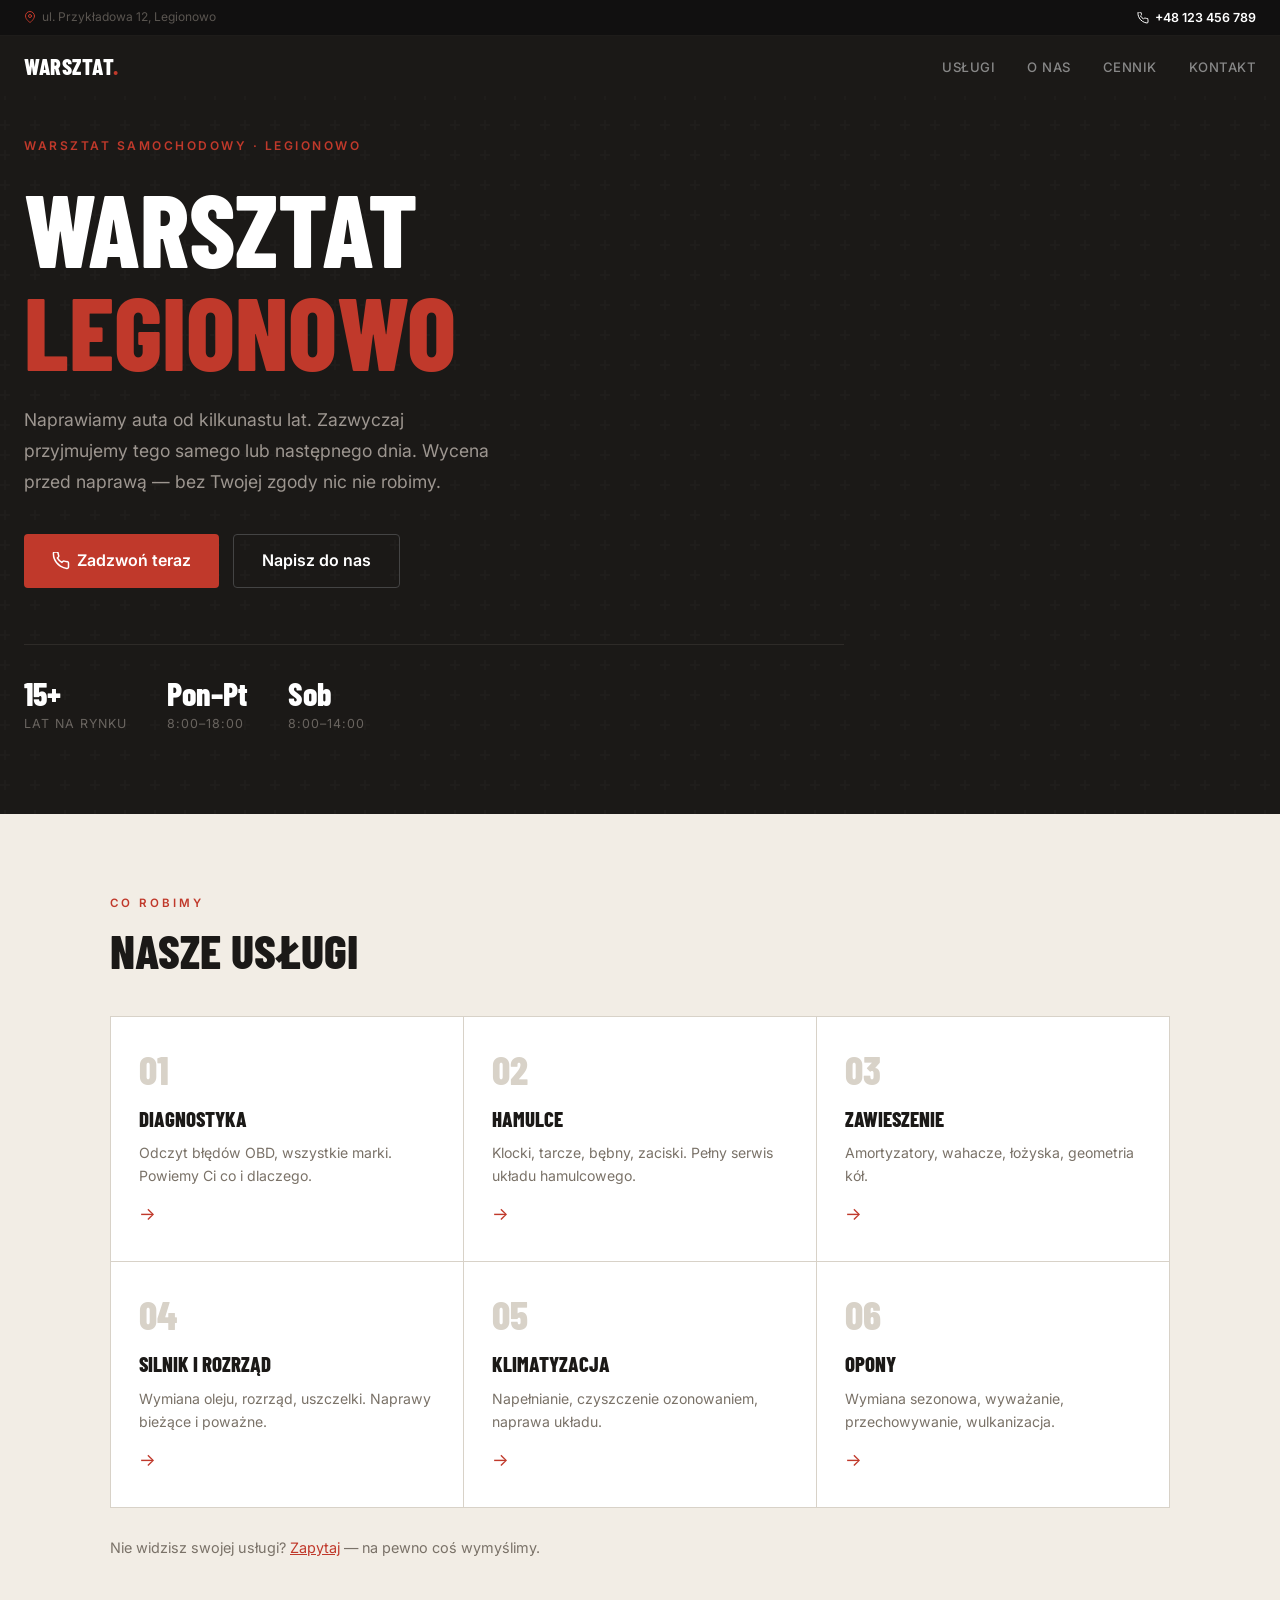
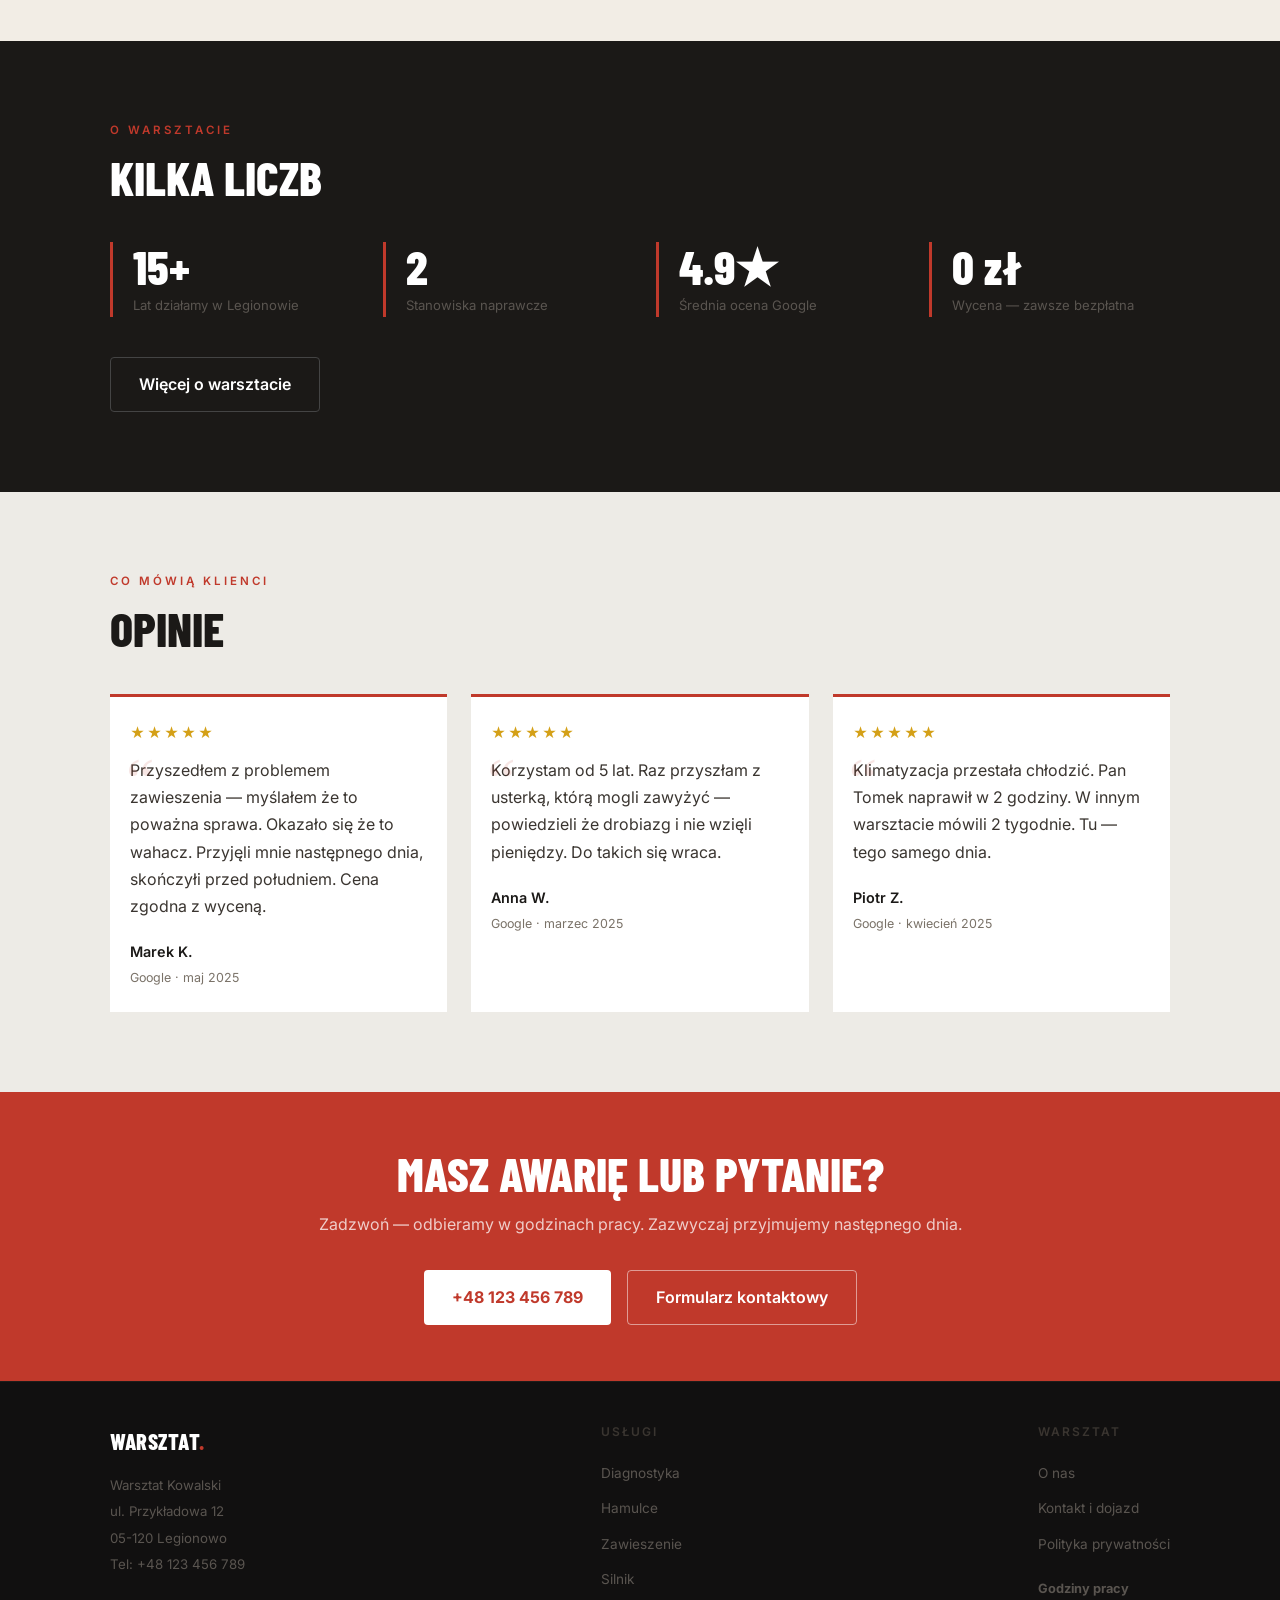
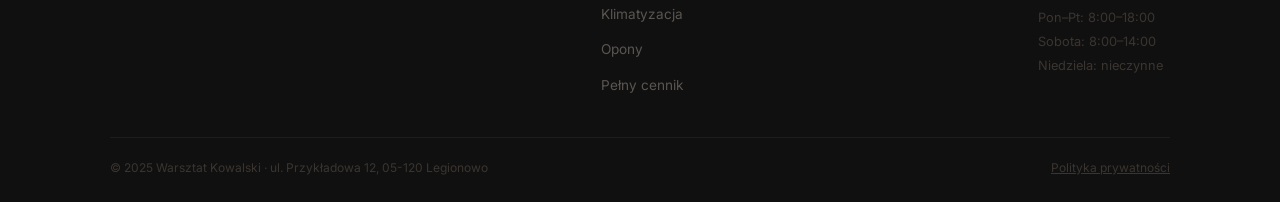
==== index.html @ 29b465b6 "Strona warsztatu samochodowego — wersja portfolio" ====
<!DOCTYPE html>
<html lang="pl">
<head>
  <meta charset="UTF-8">
  <meta name="viewport" content="width=device-width, initial-scale=1.0">
  <title>Mechanik Legionowo | Warsztat Samochodowy Legionowo</title>
  <meta name="description" content="Warsztat samochodowy w Legionowie. Naprawy, diagnostyka, przeglądy, wymiana opon. Zadzwoń: +48 123 456 789. Czynne pon–pt 8–18, sob 8–14.">
  <link rel="canonical" href="https://DOMENA.pl/">
  <script type="application/ld+json">
  {
    "@context": "https://schema.org",
    "@type": "AutoRepair",
    "name": "Warsztat Kowalski",
    "description": "Serwis samochodowy w Legionowie. Naprawy mechaniczne, diagnostyka, przeglądy i wymiana opon.",
    "address": {
      "@type": "PostalAddress",
      "streetAddress": "ul. Przykładowa 12",
      "addressLocality": "Legionowo",
      "postalCode": "05-120",
      "addressCountry": "PL"
    },
    "telephone": "+48123456789",
    "openingHours": ["Mo-Fr 08:00-18:00", "Sa 08:00-14:00"],
    "url": "https://DOMENA.pl"
  }
  </script>
  <link rel="preconnect" href="https://fonts.googleapis.com">
  <link rel="preconnect" href="https://fonts.gstatic.com" crossorigin>
  <link href="https://fonts.googleapis.com/css2?family=Barlow+Condensed:wght@700;800&family=Inter:wght@400;500;600&display=swap" rel="stylesheet">
  <link rel="stylesheet" href="style.css">
  <style>
    /* ── Hero ── */
    .hero {
      background: var(--bg-dark);
      padding: 8.5rem 1.5rem 5rem;
      position: relative; overflow: hidden;
    }
    .hero::before {
      content: '';
      position: absolute; inset: 0;
      background-image: url("data:image/svg+xml,%3Csvg width='60' height='60' viewBox='0 0 60 60' xmlns='http://www.w3.org/2000/svg'%3E%3Cg fill='%23ffffff' fill-opacity='0.015'%3E%3Cpath d='M36 34v-4h-2v4h-4v2h4v4h2v-4h4v-2h-4zm0-30V0h-2v4h-4v2h4v4h2V6h4V4h-4zM6 34v-4H4v4H0v2h4v4h2v-4h4v-2H6zM6 4V0H4v4H0v2h4v4h2V6h4V4H6z'/%3E%3C/g%3E%3C/svg%3E");
    }
    .hero-inner { position: relative; max-width: 820px; }
    .hero-eyebrow {
      font-size: .75rem; font-weight: 600; letter-spacing: 2.5px;
      text-transform: uppercase; color: var(--red);
      display: block; margin-bottom: 1.25rem;
    }
    .hero h1 {
      font-family: var(--head);
      font-size: clamp(3rem, 8vw, 6.5rem);
      font-weight: 800; line-height: 1;
      color: var(--white); text-transform: uppercase;
      margin-bottom: 1.5rem;
    }
    .hero h1 em { display: block; color: var(--red); font-style: normal; }
    .hero-desc {
      font-size: 1.1rem; color: #9d9690;
      max-width: 480px; line-height: 1.75; margin-bottom: 2.25rem;
    }
    .hero-btns { display: flex; flex-wrap: wrap; gap: .875rem; }
    .hero-bar {
      display: flex; flex-wrap: wrap; gap: 2.5rem;
      margin-top: 3.5rem; padding-top: 2rem;
      border-top: 1px solid #2e2b28;
    }
    .hero-bar-item strong {
      display: block; font-family: var(--head);
      font-size: 2rem; font-weight: 800;
      color: var(--white); line-height: 1;
    }
    .hero-bar-item span {
      font-size: .78rem; color: #6a6560;
      text-transform: uppercase; letter-spacing: 1px;
      display: block; margin-top: .2rem;
    }

    /* ── Usługi skrót ── */
    .services-grid {
      display: grid;
      grid-template-columns: repeat(auto-fill, minmax(280px, 1fr));
      gap: 1px;
      background: var(--border);
      border: 1px solid var(--border);
      margin-top: 2.5rem;
    }
    .service-box {
      background: var(--white);
      padding: 2rem 1.75rem;
      text-decoration: none; color: var(--text);
      transition: background .2s;
      display: block;
    }
    .service-box:hover { background: #faf8f4; }
    .service-box:hover .service-arrow { transform: translateX(4px); }
    .service-num {
      font-family: var(--head); font-size: 2.5rem; font-weight: 800;
      color: var(--border); line-height: 1; margin-bottom: .75rem;
    }
    .service-box h3 {
      font-family: var(--head); font-size: 1.3rem; font-weight: 800;
      text-transform: uppercase; margin-bottom: .4rem;
    }
    .service-box p { font-size: .88rem; color: var(--muted); line-height: 1.6; }
    .service-arrow {
      display: inline-block; color: var(--red);
      font-size: 1.1rem; margin-top: .75rem;
      transition: transform .2s;
    }

    /* ── Fakty ── */
    .facts-grid {
      display: grid;
      grid-template-columns: repeat(auto-fill, minmax(200px, 1fr));
      gap: 2rem; margin-top: 2.5rem;
    }
    .fact-item { border-left: 3px solid var(--red); padding-left: 1.25rem; }
    .fact-item strong {
      display: block; font-family: var(--head);
      font-size: 3rem; font-weight: 800;
      color: var(--white); line-height: 1;
    }
    .fact-item span { font-size: .82rem; color: #5a5550; margin-top: .25rem; display: block; }

    /* ── Opinie ── */
    .reviews-grid {
      display: grid;
      grid-template-columns: repeat(auto-fill, minmax(300px, 1fr));
      gap: 1.5rem; margin-top: 2.5rem;
    }
    .review {
      border-top: 3px solid var(--red);
      padding: 1.5rem 1.5rem 1.5rem 1.25rem;
      background: var(--white);
    }
    .stars { color: #d4a017; font-size: .9rem; margin-bottom: .75rem; letter-spacing: 2px; }
    .review-text {
      font-size: 1rem; line-height: 1.7; color: #3a3530;
      margin-bottom: 1.25rem; position: relative;
    }
    .review-text::before {
      content: '\201C'; font-size: 4rem; color: var(--red);
      opacity: .12; position: absolute; top: -.5rem; left: -.25rem;
      line-height: 1; font-family: Georgia, serif;
    }
    .review-author { font-weight: 600; font-size: .9rem; }
    .review-where { font-size: .78rem; color: var(--muted); margin-top: .15rem; }

    /* ── CTA baner ── */
    .cta-banner {
      background: var(--red);
      padding: 3.5rem 1.5rem;
      text-align: center;
    }
    .cta-banner h2 { color: var(--white); margin-bottom: .75rem; }
    .cta-banner p { color: rgba(255,255,255,.75); margin-bottom: 2rem; font-size: 1rem; }
    .cta-banner .btn-ghost { border-color: rgba(255,255,255,.5); }
    .cta-banner .btn-ghost:hover { border-color: var(--white); background: rgba(255,255,255,.1); }
    .cta-btns { display: flex; flex-wrap: wrap; gap: 1rem; justify-content: center; }

    @media (max-width: 600px) {
      .hero { padding: 6rem 1rem 4rem; }
      .hero-btns .btn { width: 100%; justify-content: center; }
      .hero-bar { gap: 1.5rem; }
      .services-grid { grid-template-columns: 1fr; }
    }
  </style>
</head>
<body>

<!-- TOPBAR -->
<div class="topbar">
  <span class="topbar-address">
    <svg viewBox="0 0 24 24" fill="none" stroke="currentColor" stroke-width="2" stroke-linecap="round" stroke-linejoin="round"><path d="M21 10c0 7-9 13-9 13s-9-6-9-13a9 9 0 0118 0z"/><circle cx="12" cy="10" r="3"/></svg>
    ul. Przykładowa 12, Legionowo
  </span>
  <a href="tel:+48123456789" class="topbar-phone">
    <svg viewBox="0 0 24 24" fill="none" stroke="currentColor" stroke-width="2" stroke-linecap="round" stroke-linejoin="round"><path d="M22 16.92v3a2 2 0 01-2.18 2 19.79 19.79 0 01-8.63-3.07A19.5 19.5 0 013.07 9.1 19.79 19.79 0 012 .82 2 2 0 013.18 0h3a2 2 0 012 1.72c.127.96.361 1.903.7 2.81a2 2 0 01-.45 2.11L7.09 7.91a16 16 0 006 6l1.27-1.27a2 2 0 012.11-.45c.907.339 1.85.573 2.81.7A2 2 0 0122 14.92z"/></svg>
    +48 123 456 789
  </a>
</div>

<!-- NAWIGACJA -->
<nav class="nav">
  <a href="index.html" class="nav-logo">Warsztat<span>.</span></a>
  <ul class="nav-links">
    <li><a href="uslugi.html">Usługi</a></li>
    <li><a href="o-nas.html">O nas</a></li>
    <li><a href="cennik.html">Cennik</a></li>
    <li><a href="kontakt.html">Kontakt</a></li>
  </ul>
  <button class="ham" id="ham" aria-label="Menu" aria-expanded="false">
    <span></span><span></span><span></span>
  </button>
</nav>
<div class="mob-menu" id="mob">
  <a href="uslugi.html">Usługi</a>
  <a href="o-nas.html">O nas</a>
  <a href="cennik.html">Cennik</a>
  <a href="kontakt.html">Kontakt</a>
  <a href="tel:+48123456789" class="mob-phone">Zadzwoń: +48 123 456 789</a>
</div>

<!-- HERO -->
<section class="hero">
  <div class="hero-inner">
    <span class="hero-eyebrow">Warsztat samochodowy · Legionowo</span>
    <h1>Warsztat<br><em>Legionowo</em></h1>
    <p class="hero-desc">
      Naprawiamy auta od kilkunastu lat. Zazwyczaj przyjmujemy tego samego lub następnego dnia.
      Wycena przed naprawą — bez Twojej zgody nic nie robimy.
    </p>
    <div class="hero-btns">
      <a href="tel:+48123456789" class="btn btn-red">
        <svg width="18" height="18" viewBox="0 0 24 24" fill="none" stroke="currentColor" stroke-width="2" stroke-linecap="round" stroke-linejoin="round"><path d="M22 16.92v3a2 2 0 01-2.18 2 19.79 19.79 0 01-8.63-3.07A19.5 19.5 0 013.07 9.1 19.79 19.79 0 012 .82 2 2 0 013.18 0h3a2 2 0 012 1.72c.127.96.361 1.903.7 2.81a2 2 0 01-.45 2.11L7.09 7.91a16 16 0 006 6l1.27-1.27a2 2 0 012.11-.45c.907.339 1.85.573 2.81.7A2 2 0 0122 14.92z"/></svg>
        Zadzwoń teraz
      </a>
      <a href="kontakt.html" class="btn btn-ghost">Napisz do nas</a>
    </div>
    <div class="hero-bar">
      <div class="hero-bar-item"><strong>15+</strong><span>Lat na rynku</span></div>
      <div class="hero-bar-item"><strong>Pon–Pt</strong><span>8:00–18:00</span></div>
      <div class="hero-bar-item"><strong>Sob</strong><span>8:00–14:00</span></div>
    </div>
  </div>
</section>

<!-- USŁUGI SKRÓT -->
<section class="section">
  <div class="wrap">
    <span class="section-label">Co robimy</span>
    <h2>Nasze usługi</h2>
    <div class="services-grid">
      <a href="uslugi.html#diagnostyka" class="service-box">
        <div class="service-num">01</div>
        <h3>Diagnostyka</h3>
        <p>Odczyt błędów OBD, wszystkie marki. Powiemy Ci co i dlaczego.</p>
        <span class="service-arrow">→</span>
      </a>
      <a href="uslugi.html#hamulce" class="service-box">
        <div class="service-num">02</div>
        <h3>Hamulce</h3>
        <p>Klocki, tarcze, bębny, zaciski. Pełny serwis układu hamulcowego.</p>
        <span class="service-arrow">→</span>
      </a>
      <a href="uslugi.html#zawieszenie" class="service-box">
        <div class="service-num">03</div>
        <h3>Zawieszenie</h3>
        <p>Amortyzatory, wahacze, łożyska, geometria kół.</p>
        <span class="service-arrow">→</span>
      </a>
      <a href="uslugi.html#silnik" class="service-box">
        <div class="service-num">04</div>
        <h3>Silnik i rozrząd</h3>
        <p>Wymiana oleju, rozrząd, uszczelki. Naprawy bieżące i poważne.</p>
        <span class="service-arrow">→</span>
      </a>
      <a href="uslugi.html#klimatyzacja" class="service-box">
        <div class="service-num">05</div>
        <h3>Klimatyzacja</h3>
        <p>Napełnianie, czyszczenie ozonowaniem, naprawa układu.</p>
        <span class="service-arrow">→</span>
      </a>
      <a href="uslugi.html#opony" class="service-box">
        <div class="service-num">06</div>
        <h3>Opony</h3>
        <p>Wymiana sezonowa, wyważanie, przechowywanie, wulkanizacja.</p>
        <span class="service-arrow">→</span>
      </a>
    </div>
    <p style="margin-top:1.75rem; color:var(--muted); font-size:.9rem;">
      Nie widzisz swojej usługi? <a href="kontakt.html" style="color:var(--red);">Zapytaj</a> — na pewno coś wymyślimy.
    </p>
  </div>
</section>

<!-- FAKTY -->
<section class="section section-dark">
  <div class="wrap">
    <span class="section-label" style="color:var(--red)">O warsztacie</span>
    <h2 style="color:var(--white)">Kilka liczb</h2>
    <div class="facts-grid">
      <div class="fact-item"><strong>15+</strong><span>Lat działamy w Legionowie</span></div>
      <div class="fact-item"><strong>2</strong><span>Stanowiska naprawcze</span></div>
      <div class="fact-item"><strong>4.9★</strong><span>Średnia ocena Google</span></div>
      <div class="fact-item"><strong>0 zł</strong><span>Wycena — zawsze bezpłatna</span></div>
    </div>
    <p style="margin-top:2.5rem;">
      <a href="o-nas.html" class="btn btn-ghost">Więcej o warsztacie</a>
    </p>
  </div>
</section>

<!-- OPINIE -->
<section class="section section-alt">
  <div class="wrap">
    <span class="section-label">Co mówią klienci</span>
    <h2>Opinie</h2>
    <div class="reviews-grid">
      <div class="review">
        <div class="stars">★★★★★</div>
        <p class="review-text">Przyszedłem z problemem zawieszenia — myślałem że to poważna sprawa. Okazało się że to wahacz. Przyjęli mnie następnego dnia, skończyłi przed południem. Cena zgodna z wyceną.</p>
        <div class="review-author">Marek K.</div>
        <div class="review-where">Google · maj 2025</div>
      </div>
      <div class="review">
        <div class="stars">★★★★★</div>
        <p class="review-text">Korzystam od 5 lat. Raz przyszłam z usterką, którą mogli zawyżyć — powiedzieli że drobiazg i nie wzięli pieniędzy. Do takich się wraca.</p>
        <div class="review-author">Anna W.</div>
        <div class="review-where">Google · marzec 2025</div>
      </div>
      <div class="review">
        <div class="stars">★★★★★</div>
        <p class="review-text">Klimatyzacja przestała chłodzić. Pan Tomek naprawił w 2 godziny. W innym warsztacie mówili 2 tygodnie. Tu — tego samego dnia.</p>
        <div class="review-author">Piotr Z.</div>
        <div class="review-where">Google · kwiecień 2025</div>
      </div>
    </div>
  </div>
</section>

<!-- CTA BANER -->
<div class="cta-banner">
  <div class="wrap">
    <h2>Masz awarię lub pytanie?</h2>
    <p>Zadzwoń — odbieramy w godzinach pracy. Zazwyczaj przyjmujemy następnego dnia.</p>
    <div class="cta-btns">
      <a href="tel:+48123456789" class="btn" style="background:var(--white);color:var(--red);font-weight:700;">
        +48 123 456 789
      </a>
      <a href="kontakt.html" class="btn btn-ghost">Formularz kontaktowy</a>
    </div>
  </div>
</div>

<!-- FOOTER -->
<footer>
  <div class="footer-inner">
    <div class="footer-brand">
      <a href="index.html" class="nav-logo">Warsztat<span>.</span></a>
      <address>
        Warsztat Kowalski<br>
        ul. Przykładowa 12<br>
        05-120 Legionowo<br>
        Tel: <a href="tel:+48123456789">+48 123 456 789</a>
      </address>
    </div>
    <div class="footer-links">
      <h4>Usługi</h4>
      <ul>
        <li><a href="uslugi.html#diagnostyka">Diagnostyka</a></li>
        <li><a href="uslugi.html#hamulce">Hamulce</a></li>
        <li><a href="uslugi.html#zawieszenie">Zawieszenie</a></li>
        <li><a href="uslugi.html#silnik">Silnik</a></li>
        <li><a href="uslugi.html#klimatyzacja">Klimatyzacja</a></li>
        <li><a href="uslugi.html#opony">Opony</a></li>
        <li><a href="cennik.html">Pełny cennik</a></li>
      </ul>
    </div>
    <div class="footer-links">
      <h4>Warsztat</h4>
      <ul>
        <li><a href="o-nas.html">O nas</a></li>
        <li><a href="kontakt.html">Kontakt i dojazd</a></li>
        <li><a href="polityka-prywatnosci.html">Polityka prywatności</a></li>
      </ul>
      <p style="font-size:.8rem;color:#3a3530;margin-top:1.25rem;line-height:1.9">
        <strong style="color:#5a5550;display:block;margin-bottom:.25rem;">Godziny pracy</strong>
        Pon–Pt: 8:00–18:00<br>Sobota: 8:00–14:00<br>Niedziela: nieczynne
      </p>
    </div>
  </div>
  <div class="footer-bottom">
    <span>© 2025 Warsztat Kowalski · ul. Przykładowa 12, 05-120 Legionowo</span>
    <a href="polityka-prywatnosci.html" style="color:inherit">Polityka prywatności</a>
  </div>
</footer>

<script>
  const ham = document.getElementById('ham');
  const mob = document.getElementById('mob');
  ham.addEventListener('click', () => {
    const open = mob.classList.toggle('open');
    ham.setAttribute('aria-expanded', open);
  });
  mob.querySelectorAll('a').forEach(a => a.addEventListener('click', () => {
    mob.classList.remove('open');
    ham.setAttribute('aria-expanded', false);
  }));
</script>
</body>
</html>
---- style.css ----
/* ════════════════════════════════════════════════════════════════
   Wspólny arkusz stylów — warsztat samochodowy
   ════════════════════════════════════════════════════════════════ */

*, *::before, *::after { box-sizing: border-box; margin: 0; padding: 0; }
html { scroll-behavior: smooth; }

:root {
  --bg:       #f2ede5;
  --bg-dark:  #1b1917;
  --bg-mid:   #edebe6;
  --red:      #c0392b;
  --red-dark: #a93226;
  --text:     #1b1917;
  --muted:    #7a7268;
  --border:   #d8d2c8;
  --white:    #ffffff;
  --head: 'Barlow Condensed', sans-serif;
  --body: 'Inter', sans-serif;
}

body {
  font-family: var(--body);
  background: var(--bg);
  color: var(--text);
  font-size: 17px;
  line-height: 1.7;
  overflow-x: hidden;
}

/* ── Pasek informacyjny ─────────────────────────────────────────── */
.topbar {
  position: fixed; top: 0; left: 0; right: 0;
  z-index: 101;
  background: #111010;
  border-bottom: 1px solid #1e1c1a;
  height: 36px;
  display: flex; align-items: center;
  justify-content: space-between;
  padding: 0 1.5rem; gap: 1rem;
}
.topbar-address {
  display: flex; align-items: center; gap: .4rem;
  font-size: .75rem; color: #5a5550;
  white-space: nowrap; overflow: hidden; text-overflow: ellipsis;
}
.topbar-address svg { width: 12px; height: 12px; color: var(--red); flex-shrink: 0; }
.topbar-phone {
  display: flex; align-items: center; gap: .4rem;
  font-size: .78rem; font-weight: 600;
  color: var(--white); text-decoration: none; white-space: nowrap;
  transition: color .2s;
}
.topbar-phone:hover { color: var(--red); }
.topbar-phone svg { width: 12px; height: 12px; }

/* ── Nawigacja ──────────────────────────────────────────────────── */
.nav {
  position: fixed; top: 36px; left: 0; right: 0;
  z-index: 100; background: var(--bg-dark); height: 60px;
  display: flex; align-items: center;
  justify-content: space-between; padding: 0 1.5rem;
}
.nav-logo {
  font-family: var(--head); font-size: 1.4rem; font-weight: 800;
  color: var(--white); text-decoration: none;
  letter-spacing: .5px; text-transform: uppercase;
}
.nav-logo span { color: var(--red); }
.nav-links { display: flex; gap: 2rem; list-style: none; }
.nav-links a {
  color: #888; text-decoration: none; font-size: .82rem;
  font-weight: 500; letter-spacing: .5px; text-transform: uppercase;
  transition: color .2s;
}
.nav-links a:hover, .nav-links a.active { color: var(--white); }

.ham {
  display: none; flex-direction: column; gap: 5px;
  cursor: pointer; background: none; border: none; padding: 4px;
}
.ham span { display: block; width: 24px; height: 2px; background: var(--white); border-radius: 2px; }

.mob-menu {
  display: none; position: fixed; top: 96px; left: 0; right: 0;
  background: var(--bg-dark); z-index: 99; flex-direction: column;
  padding: 1.25rem 1.5rem; gap: .25rem;
  border-top: 1px solid #2a2826;
}
.mob-menu.open { display: flex; }
.mob-menu a {
  color: #ccc; text-decoration: none; font-size: 1rem;
  font-weight: 500; padding: .7rem 0;
  border-bottom: 1px solid #222;
}
.mob-menu .mob-phone {
  color: var(--white); font-weight: 700; font-size: 1.1rem;
  background: var(--red); text-align: center; padding: .9rem;
  border-radius: 4px; margin-top: .5rem; border: none;
}

/* ── Przyciski ──────────────────────────────────────────────────── */
.btn {
  display: inline-flex; align-items: center; gap: .45rem;
  padding: .8rem 1.75rem; border-radius: 4px;
  font-family: var(--body); font-weight: 600; font-size: 1rem;
  text-decoration: none; cursor: pointer; border: none;
  min-height: 50px; transition: background .2s, transform .15s;
}
.btn:hover { transform: translateY(-1px); }
.btn-red { background: var(--red); color: var(--white); }
.btn-red:hover { background: var(--red-dark); }
.btn-ghost { background: transparent; color: var(--white); border: 1.5px solid #444; }
.btn-ghost:hover { border-color: #888; }
.btn-outline { background: transparent; color: var(--red); border: 1.5px solid var(--red); }
.btn-outline:hover { background: var(--red); color: var(--white); }

/* ── Sekcje / wrapper ───────────────────────────────────────────── */
.section      { padding: 5rem 1.5rem; }
.section-alt  { background: var(--bg-mid); }
.section-dark { background: var(--bg-dark); }
.wrap { max-width: 1060px; margin: 0 auto; }

.section-label {
  display: block; font-size: .72rem; font-weight: 600;
  letter-spacing: 3px; text-transform: uppercase;
  color: var(--red); margin-bottom: .75rem;
}
h2 {
  font-family: var(--head); font-size: clamp(2rem, 4.5vw, 3rem);
  font-weight: 800; text-transform: uppercase;
  line-height: 1.05; margin-bottom: 1rem;
}

/* ── Nagłówek podstrony ─────────────────────────────────────────── */
.page-header {
  background: var(--bg-dark);
  padding: 3.5rem 1.5rem 3rem;
  margin-top: 96px;
}
.page-header-inner { max-width: 1060px; margin: 0 auto; }
.page-header h1 {
  font-family: var(--head);
  font-size: clamp(2.5rem, 6vw, 4.5rem);
  font-weight: 800; color: var(--white);
  text-transform: uppercase; line-height: 1; margin-bottom: .75rem;
}
.page-header p { color: #7a7268; font-size: 1rem; max-width: 520px; }

.breadcrumb { font-size: .78rem; color: #5a5550; margin-bottom: 1rem; }
.breadcrumb a { color: #5a5550; text-decoration: none; }
.breadcrumb a:hover { color: #aaa; }
.breadcrumb span { margin: 0 .4rem; }

/* ── Footer ─────────────────────────────────────────────────────── */
footer {
  background: #111010;
  border-top: 1px solid #1e1c1a;
  padding: 2.5rem 1.5rem 1.5rem;
}
.footer-inner {
  max-width: 1060px; margin: 0 auto;
  display: flex; flex-wrap: wrap;
  gap: 2rem; justify-content: space-between;
  margin-bottom: 2rem;
}
.footer-brand { max-width: 320px; }
.footer-brand p { font-size: .83rem; color: #5a5550; line-height: 1.7; margin-top: .5rem; }

address {
  font-style: normal; font-size: .83rem;
  color: #5a5550; line-height: 2; margin-top: .75rem;
}
address a { color: #5a5550; text-decoration: none; }
address a:hover { color: #aaa; }

.footer-links h4 {
  font-size: .75rem; font-weight: 600; letter-spacing: 2px;
  text-transform: uppercase; color: #3a3530; margin-bottom: 1rem;
}
.footer-links ul { list-style: none; }
.footer-links ul li { margin-bottom: .4rem; }
.footer-links ul li a {
  color: #5a5550; text-decoration: none; font-size: .85rem;
  transition: color .2s;
}
.footer-links ul li a:hover { color: #aaa; }

.footer-bottom {
  max-width: 1060px; margin: 0 auto;
  padding-top: 1.25rem; border-top: 1px solid #1e1c1a;
  display: flex; flex-wrap: wrap;
  justify-content: space-between; gap: .5rem;
  font-size: .75rem; color: #3a3530;
}

/* ── Formularze ─────────────────────────────────────────────────── */
.form-group { margin-bottom: 1.25rem; }
.form-group label {
  display: block; font-size: .78rem; font-weight: 600;
  color: var(--muted); text-transform: uppercase;
  letter-spacing: 1px; margin-bottom: .4rem;
}
.form-group input,
.form-group select,
.form-group textarea {
  width: 100%; background: var(--white);
  border: 1.5px solid var(--border);
  border-radius: 4px; color: var(--text);
  font-family: var(--body); font-size: .95rem;
  padding: .75rem 1rem; min-height: 48px;
  transition: border-color .2s; outline: none;
  appearance: none; -webkit-appearance: none;
}
.form-group input:focus,
.form-group select:focus,
.form-group textarea:focus { border-color: var(--red); }
.form-group textarea { resize: vertical; min-height: 120px; }
.form-row { display: grid; grid-template-columns: 1fr 1fr; gap: 1rem; }

/* ── Responsywność ──────────────────────────────────────────────── */
@media (max-width: 860px) {
  .topbar-address { display: none; }
  .topbar { justify-content: center; }
  .nav-links { display: none; }
  .ham { display: flex; }
}
@media (max-width: 600px) {
  .section { padding: 3.5rem 1rem; }
  .form-row { grid-template-columns: 1fr; }
}
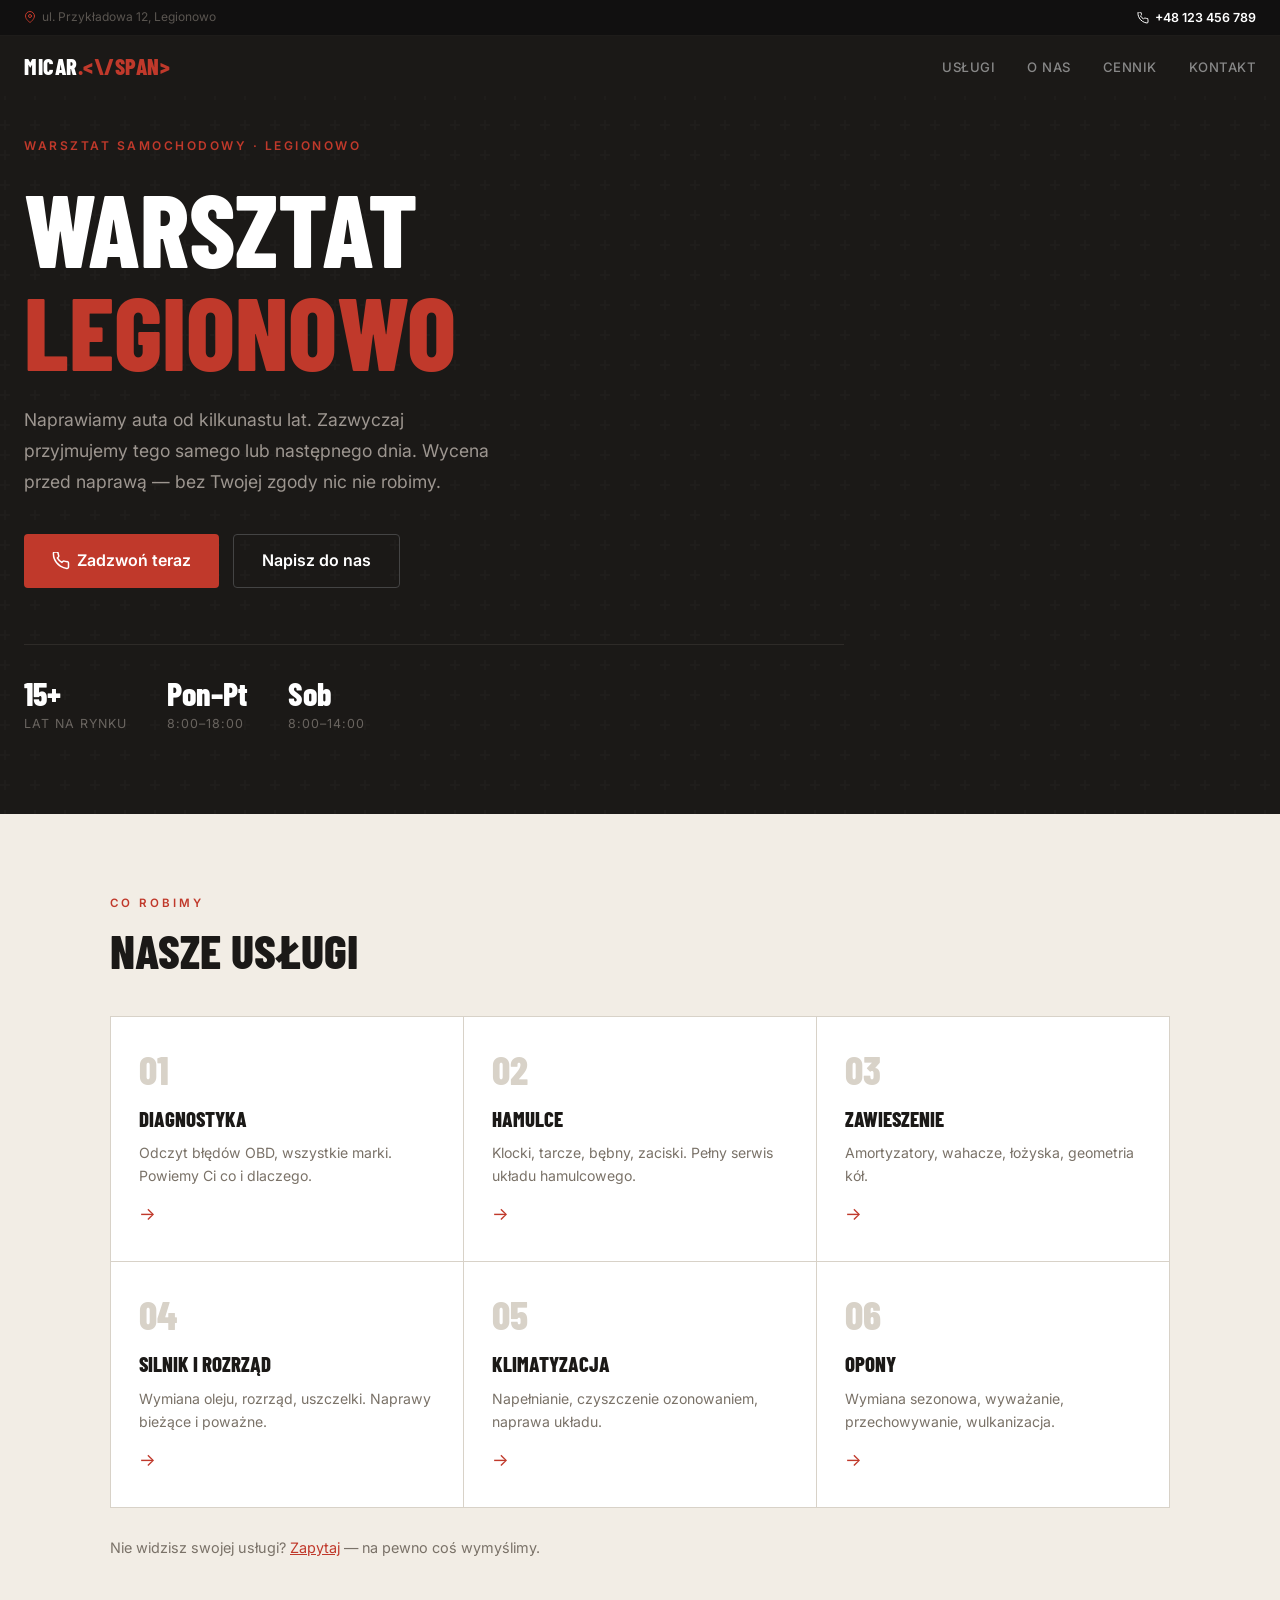
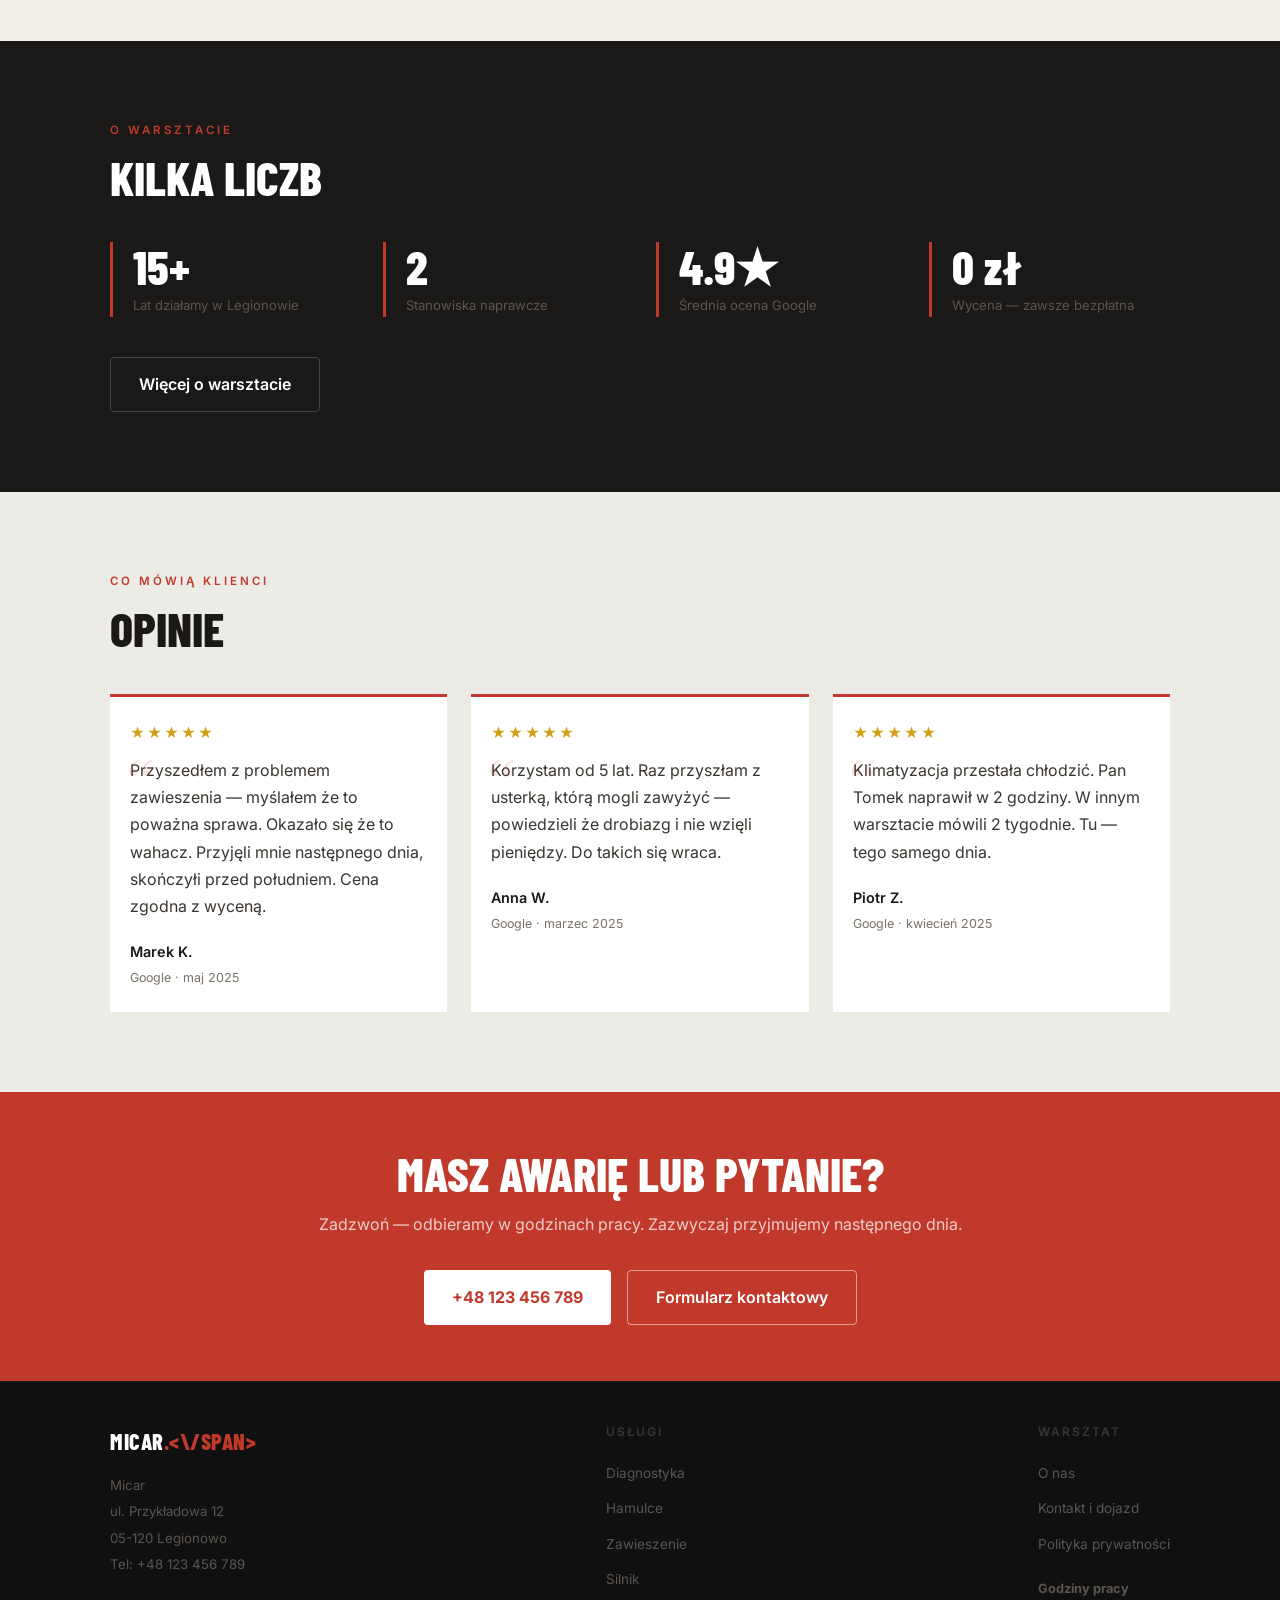
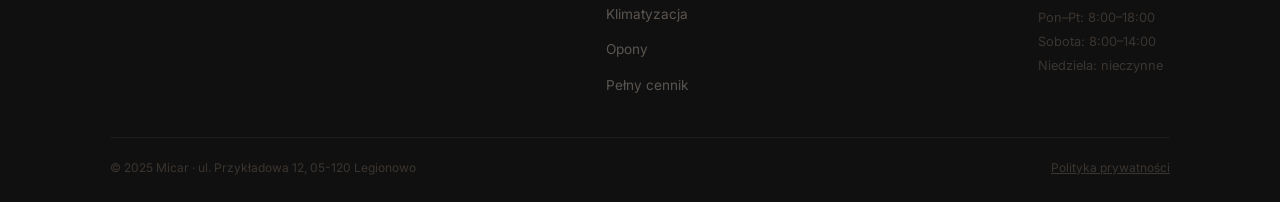
==== commit 81366260: "Zmiana nazwy: Warsztat Kowalski → Micar" ====
--- a/index.html
+++ b/index.html
@@ -1,4 +1,4 @@
-<!DOCTYPE html>
+﻿<!DOCTYPE html>
 <html lang="pl">
 <head>
   <meta charset="UTF-8">
@@ -10,7 +10,7 @@
   {
     "@context": "https://schema.org",
     "@type": "AutoRepair",
-    "name": "Warsztat Kowalski",
+    "name": "Micar",
     "description": "Serwis samochodowy w Legionowie. Naprawy mechaniczne, diagnostyka, przeglądy i wymiana opon.",
     "address": {
       "@type": "PostalAddress",
@@ -182,7 +182,7 @@
 
 <!-- NAWIGACJA -->
 <nav class="nav">
-  <a href="index.html" class="nav-logo">Warsztat<span>.</span></a>
+  <a href="index.html" class="nav-logo">Micar<span>.<\/span></a>
   <ul class="nav-links">
     <li><a href="uslugi.html">Usługi</a></li>
     <li><a href="o-nas.html">O nas</a></li>
@@ -337,9 +337,9 @@
 <footer>
   <div class="footer-inner">
     <div class="footer-brand">
-      <a href="index.html" class="nav-logo">Warsztat<span>.</span></a>
+      <a href="index.html" class="nav-logo">Micar<span>.<\/span></a>
       <address>
-        Warsztat Kowalski<br>
+        Micar<br>
         ul. Przykładowa 12<br>
         05-120 Legionowo<br>
         Tel: <a href="tel:+48123456789">+48 123 456 789</a>
@@ -371,7 +371,7 @@
     </div>
   </div>
   <div class="footer-bottom">
-    <span>© 2025 Warsztat Kowalski · ul. Przykładowa 12, 05-120 Legionowo</span>
+    <span>© 2025 Micar · ul. Przykładowa 12, 05-120 Legionowo</span>
     <a href="polityka-prywatnosci.html" style="color:inherit">Polityka prywatności</a>
   </div>
 </footer>
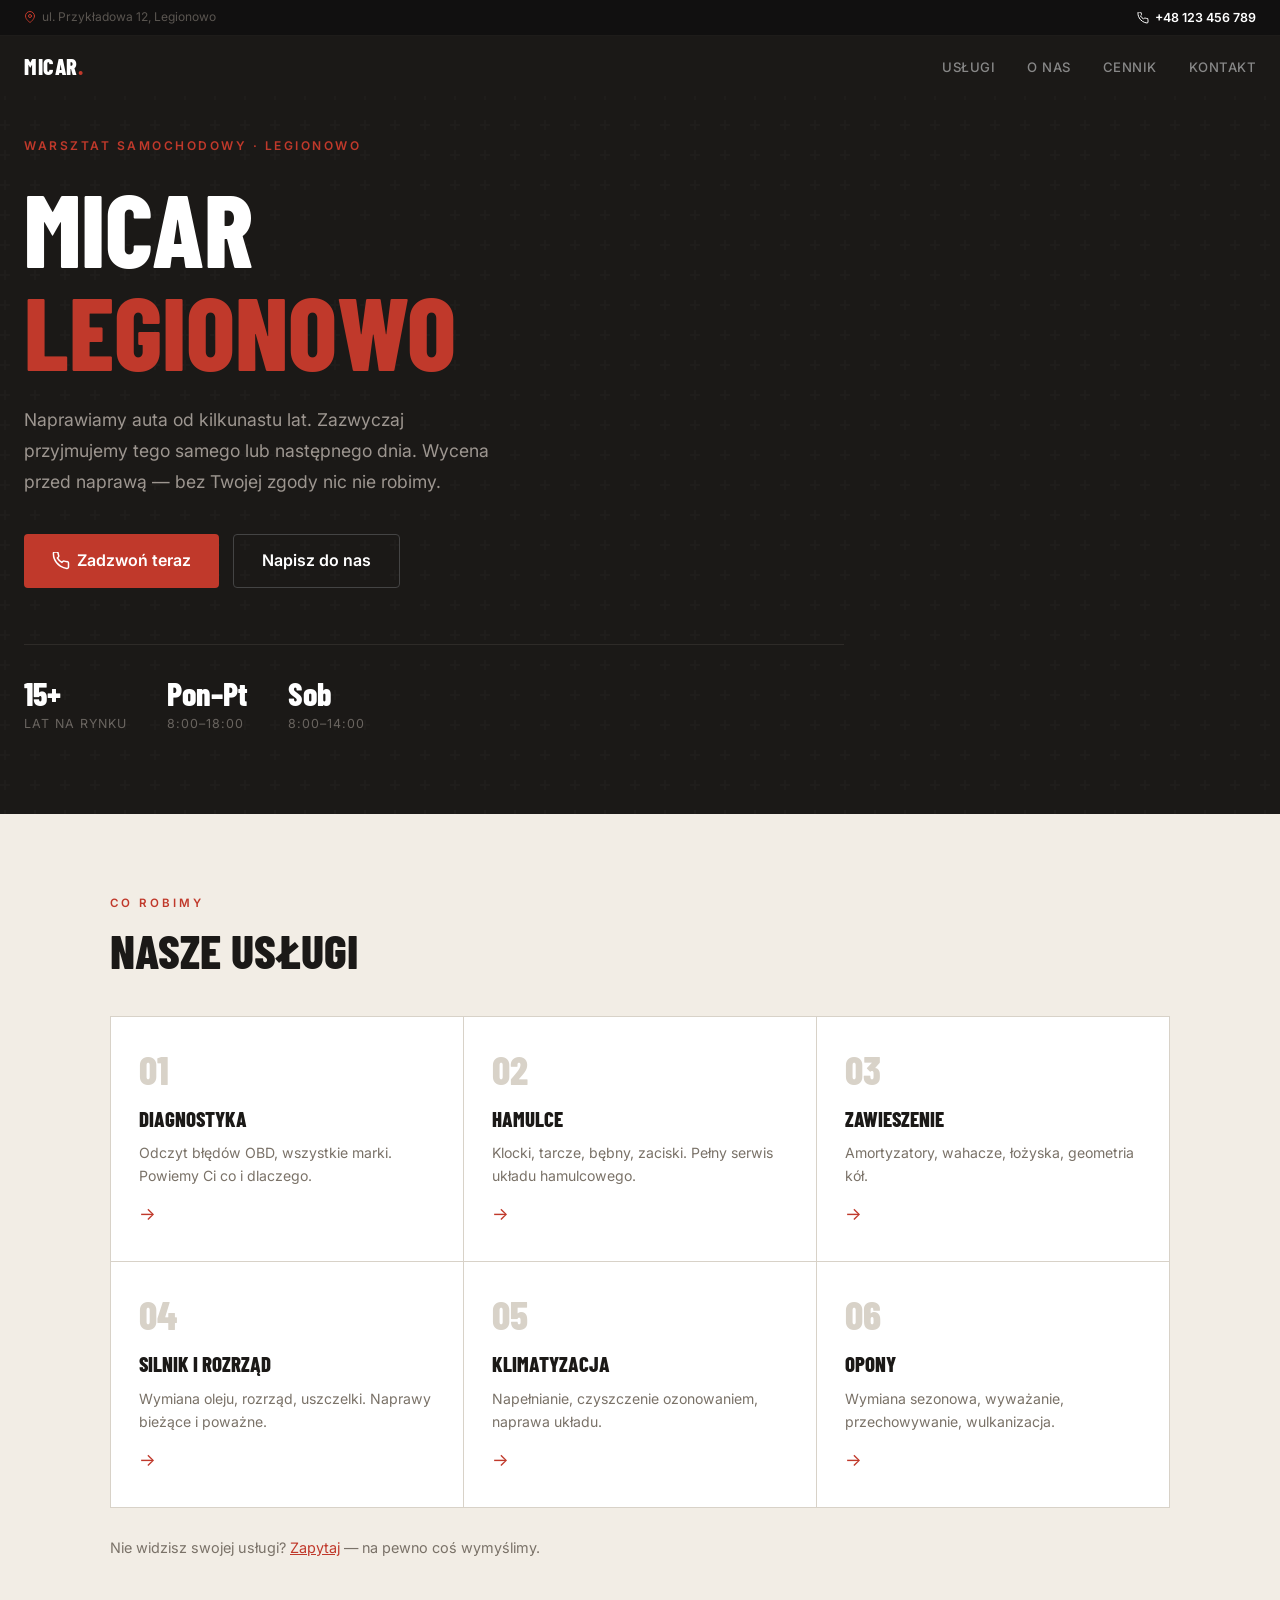
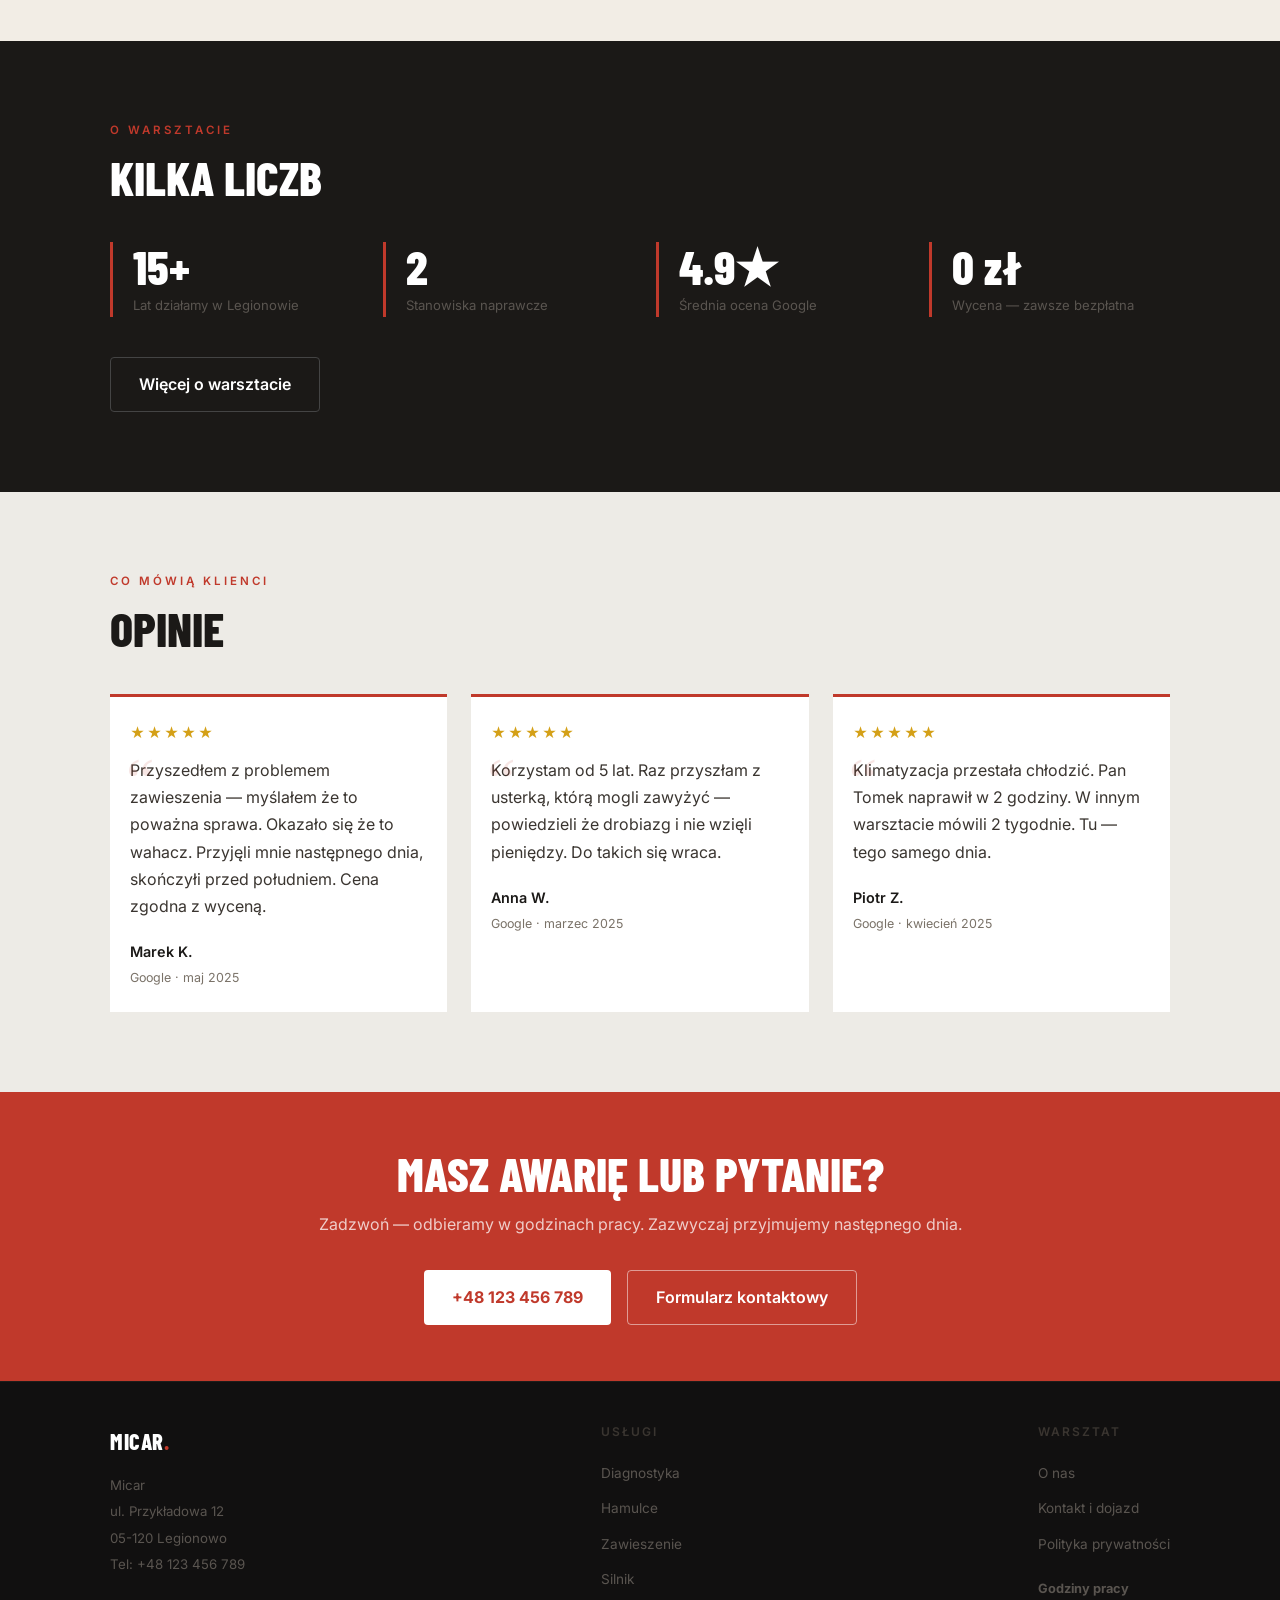
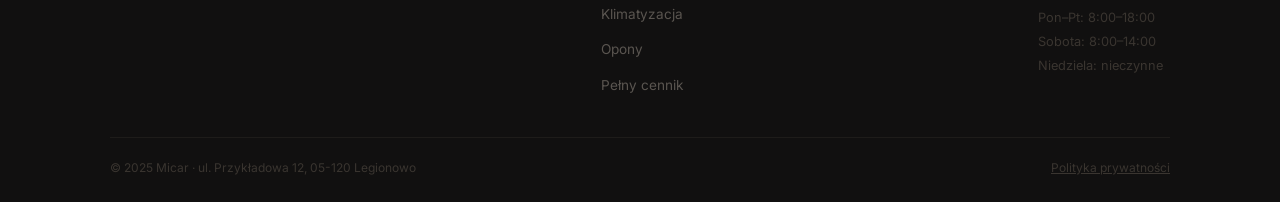
==== commit 93a9f03a: "Fix: usunięcie błędnego <\/span> w logo, H1 zmieniony na Micar" ====
--- a/index.html
+++ b/index.html
@@ -182,7 +182,7 @@
 
 <!-- NAWIGACJA -->
 <nav class="nav">
-  <a href="index.html" class="nav-logo">Micar<span>.<\/span></a>
+  <a href="index.html" class="nav-logo">Micar<span>.</span></a>
   <ul class="nav-links">
     <li><a href="uslugi.html">Usługi</a></li>
     <li><a href="o-nas.html">O nas</a></li>
@@ -205,7 +205,7 @@
 <section class="hero">
   <div class="hero-inner">
     <span class="hero-eyebrow">Warsztat samochodowy · Legionowo</span>
-    <h1>Warsztat<br><em>Legionowo</em></h1>
+    <h1>Micar<br><em>Legionowo</em></h1>
     <p class="hero-desc">
       Naprawiamy auta od kilkunastu lat. Zazwyczaj przyjmujemy tego samego lub następnego dnia.
       Wycena przed naprawą — bez Twojej zgody nic nie robimy.
@@ -337,7 +337,7 @@
 <footer>
   <div class="footer-inner">
     <div class="footer-brand">
-      <a href="index.html" class="nav-logo">Micar<span>.<\/span></a>
+      <a href="index.html" class="nav-logo">Micar<span>.</span></a>
       <address>
         Micar<br>
         ul. Przykładowa 12<br>
